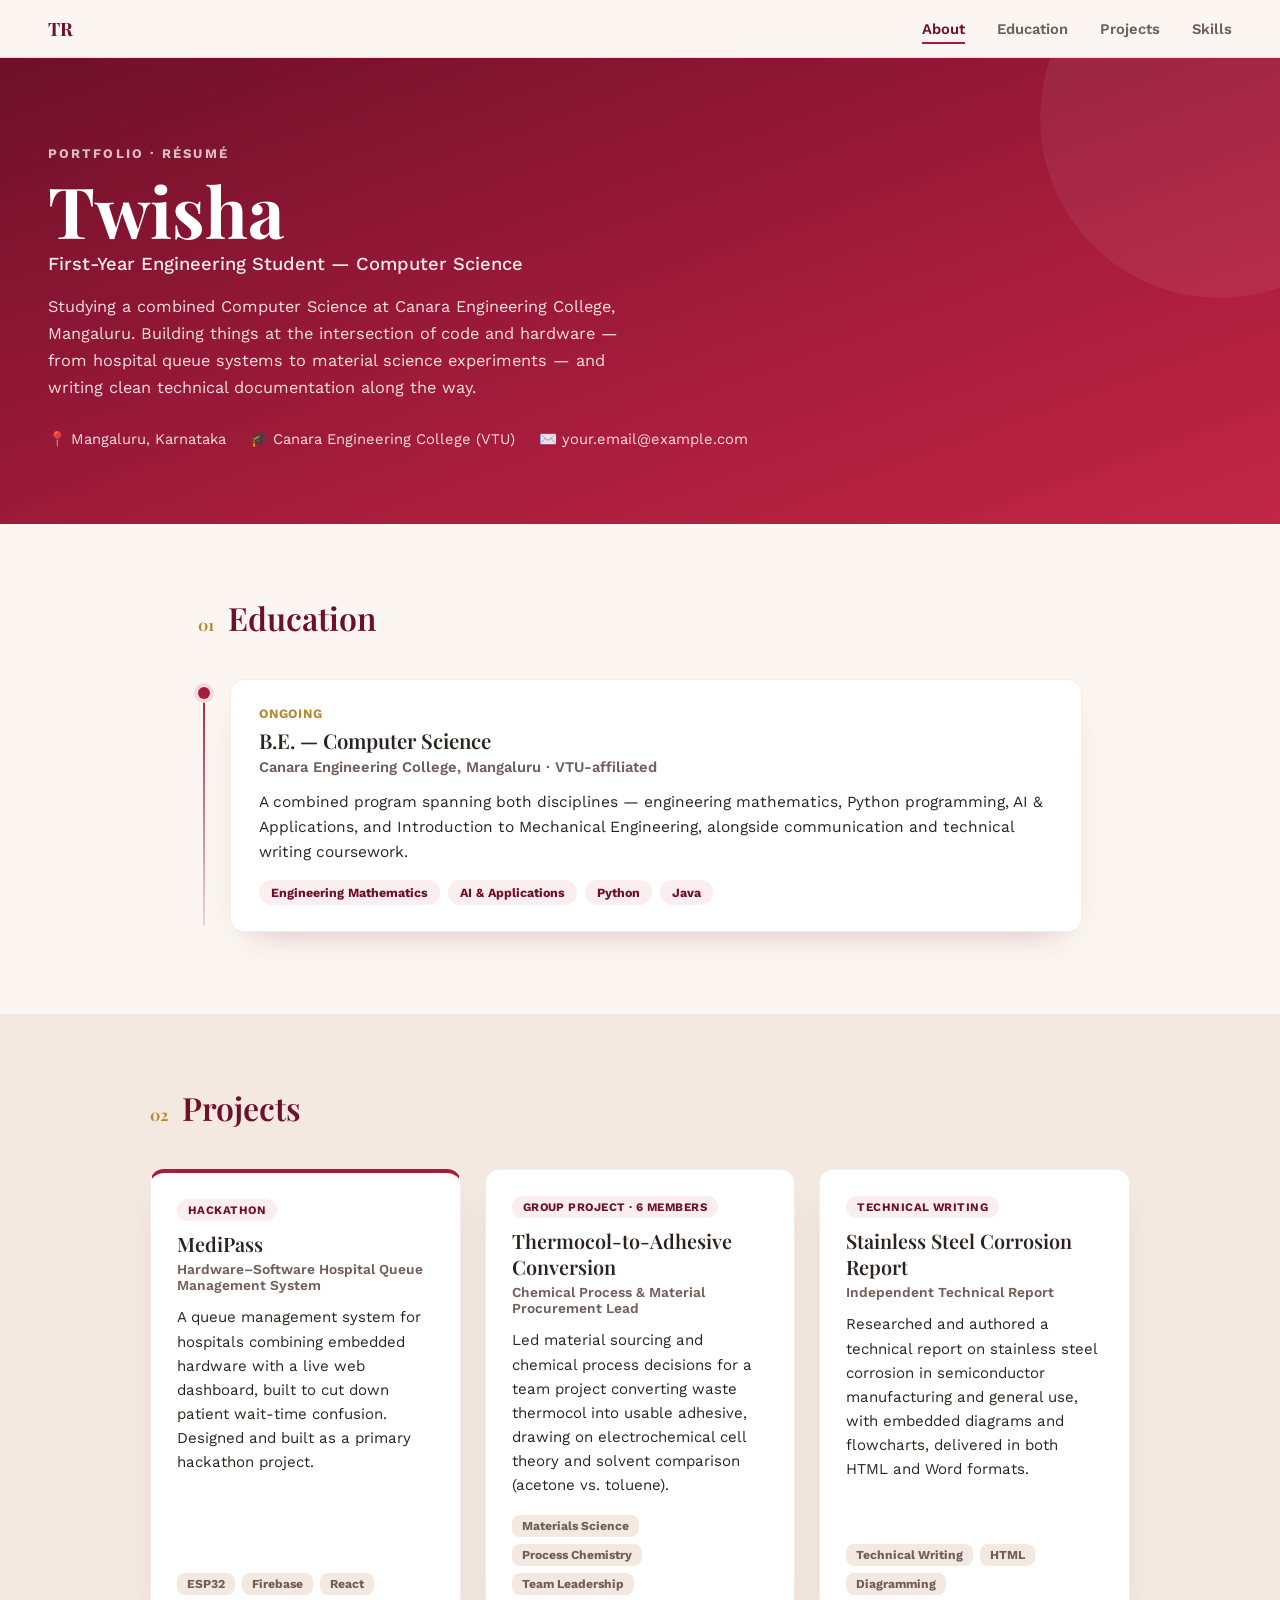
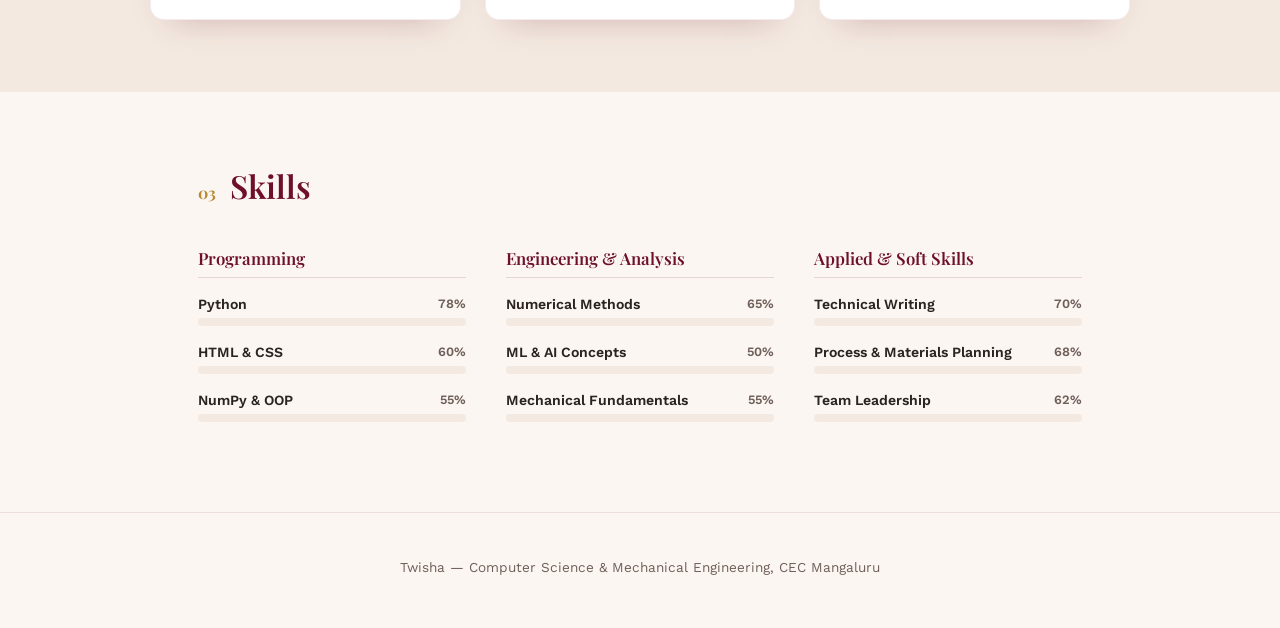
==== portfolio/index.html @ 5cb57e9f "NEW ONERRREE" ====
<!DOCTYPE html>
<html lang="en">
<head>
<meta charset="UTF-8" />
<meta name="viewport" content="width=device-width, initial-scale=1.0" />
<title>Twisha — Resume</title>
<link rel="preconnect" href="https://fonts.googleapis.com">
<link rel="preconnect" href="https://fonts.gstatic.com" crossorigin>
<link href="https://fonts.googleapis.com/css2?family=Playfair+Display:ital,wght@0,500;0,600;0,700;1,500&family=Work+Sans:wght@400;500;600;700&display=swap" rel="stylesheet">
<link rel="stylesheet" href="style.css" />
</head>
<body>

  <!-- ============ NAV ============ -->
  <nav class="topnav" id="topnav">
    <span class="topnav__mark">TR</span>
    <ul class="topnav__links">
      <li><a href="#about" class="nav-link is-active" data-nav>About</a></li>
      <li><a href="#education" class="nav-link" data-nav>Education</a></li>
      <li><a href="#projects" class="nav-link" data-nav>Projects</a></li>
      <li><a href="#skills" class="nav-link" data-nav>Skills</a></li>
    </ul>
  </nav>

  <!-- ============ HEADER ============ -->
  <header class="hero" id="about">
    <div class="hero__inner">
      <p class="hero__eyebrow">Portfolio · Résumé</p>
      <h1 class="hero__name">Twisha</h1>
      <p class="hero__title">First-Year Engineering Student — Computer Science</p>
      <p class="hero__summary">
        Studying a combined Computer Science at Canara Engineering College, Mangaluru. Building things at the intersection of
        code and hardware — from hospital queue systems to material science experiments —
        and writing clean technical documentation along the way.
      </p>
      <ul class="hero__meta">
        <li>📍 Mangaluru, Karnataka</li>
        <li>🎓 Canara Engineering College (VTU)</li>
        <li>✉️ your.email@example.com</li>
      </ul>
    </div>
  </header>

  <main>

    <!-- ============ EDUCATION ============ -->
    <section class="section" id="education">
      <div class="section__head">
        <span class="section__index">01</span>
        <h2 class="section__title">Education</h2>
      </div>

      <div class="timeline">
        <div class="timeline__line" aria-hidden="true"></div>

        <article class="timeline__item">
          <div class="timeline__dot" aria-hidden="true"></div>
          <div class="timeline__card">
            <p class="timeline__date">Ongoing</p>
            <h3 class="timeline__title">B.E. — Computer Science</h3>
            <p class="timeline__place">Canara Engineering College, Mangaluru · VTU-affiliated</p>
            <p class="timeline__desc">
              A combined program spanning both disciplines — engineering mathematics,
              Python programming, AI &amp; Applications, and Introduction to Mechanical
              Engineering, alongside communication and technical writing coursework.
            </p>
            <ul class="timeline__tags">
              <li>Engineering Mathematics</li>
              <li>AI &amp; Applications</li>
              <li>Python</li>
              <li>Java</li>
            </ul>
          </div>
        </article>
      </div>
    </section>

    <!-- ============ PROJECTS ============ -->
    <section class="section section--tinted" id="projects">
      <div class="section__head">
        <span class="section__index">02</span>
        <h2 class="section__title">Projects</h2>
      </div>

      <div class="projects">

        <article class="project-card project-card--featured">
          <div class="project-card__top">
            <span class="project-card__tag">Hackathon</span>
          </div>
          <h3 class="project-card__title">MediPass</h3>
          <p class="project-card__role">Hardware–Software Hospital Queue Management System</p>
          <p class="project-card__desc">
            A queue management system for hospitals combining embedded hardware with a
            live web dashboard, built to cut down patient wait-time confusion. Designed
            and built as a primary hackathon project.
          </p>
          <ul class="project-card__stack">
            <li>ESP32</li>
            <li>Firebase</li>
            <li>React</li>
          </ul>
        </article>

        <article class="project-card">
          <div class="project-card__top">
            <span class="project-card__tag">Group Project · 6 members</span>
          </div>
          <h3 class="project-card__title">Thermocol-to-Adhesive Conversion</h3>
          <p class="project-card__role">Chemical Process &amp; Material Procurement Lead</p>
          <p class="project-card__desc">
            Led material sourcing and chemical process decisions for a team project
            converting waste thermocol into usable adhesive, drawing on electrochemical
            cell theory and solvent comparison (acetone vs. toluene).
          </p>
          <ul class="project-card__stack">
            <li>Materials Science</li>
            <li>Process Chemistry</li>
            <li>Team Leadership</li>
          </ul>
        </article>

        <article class="project-card">
          <div class="project-card__top">
            <span class="project-card__tag">Technical Writing</span>
          </div>
          <h3 class="project-card__title">Stainless Steel Corrosion Report</h3>
          <p class="project-card__role">Independent Technical Report</p>
          <p class="project-card__desc">
            Researched and authored a technical report on stainless steel corrosion in
            semiconductor manufacturing and general use, with embedded diagrams and
            flowcharts, delivered in both HTML and Word formats.
          </p>
          <ul class="project-card__stack">
            <li>Technical Writing</li>
            <li>HTML</li>
            <li>Diagramming</li>
          </ul>
        </article>

      </div>
    </section>

    <!-- ============ SKILLS ============ -->
    <section class="section" id="skills">
      <div class="section__head">
        <span class="section__index">03</span>
        <h2 class="section__title">Skills</h2>
      </div>

      <div class="skills">

        <div class="skills__group">
          <h3 class="skills__group-title">Programming</h3>

          <div class="skillbar" data-level="78">
            <div class="skillbar__top"><span>Python</span><span class="skillbar__pct">78%</span></div>
            <div class="skillbar__track"><div class="skillbar__fill"></div></div>
          </div>

          <div class="skillbar" data-level="60">
            <div class="skillbar__top"><span>HTML &amp; CSS</span><span class="skillbar__pct">60%</span></div>
            <div class="skillbar__track"><div class="skillbar__fill"></div></div>
          </div>

          <div class="skillbar" data-level="55">
            <div class="skillbar__top"><span>NumPy &amp; OOP</span><span class="skillbar__pct">55%</span></div>
            <div class="skillbar__track"><div class="skillbar__fill"></div></div>
          </div>
        </div>

        <div class="skills__group">
          <h3 class="skills__group-title">Engineering &amp; Analysis</h3>

          <div class="skillbar" data-level="65">
            <div class="skillbar__top"><span>Numerical Methods</span><span class="skillbar__pct">65%</span></div>
            <div class="skillbar__track"><div class="skillbar__fill"></div></div>
          </div>

          <div class="skillbar" data-level="50">
            <div class="skillbar__top"><span>ML &amp; AI Concepts</span><span class="skillbar__pct">50%</span></div>
            <div class="skillbar__track"><div class="skillbar__fill"></div></div>
          </div>

          <div class="skillbar" data-level="55">
            <div class="skillbar__top"><span>Mechanical Fundamentals</span><span class="skillbar__pct">55%</span></div>
            <div class="skillbar__track"><div class="skillbar__fill"></div></div>
          </div>
        </div>

        <div class="skills__group">
          <h3 class="skills__group-title">Applied &amp; Soft Skills</h3>

          <div class="skillbar" data-level="70">
            <div class="skillbar__top"><span>Technical Writing</span><span class="skillbar__pct">70%</span></div>
            <div class="skillbar__track"><div class="skillbar__fill"></div></div>
          </div>

          <div class="skillbar" data-level="68">
            <div class="skillbar__top"><span>Process &amp; Materials Planning</span><span class="skillbar__pct">68%</span></div>
            <div class="skillbar__track"><div class="skillbar__fill"></div></div>
          </div>

          <div class="skillbar" data-level="62">
            <div class="skillbar__top"><span>Team Leadership</span><span class="skillbar__pct">62%</span></div>
            <div class="skillbar__track"><div class="skillbar__fill"></div></div>
          </div>
        </div>

      </div>
    </section>

  </main>

  <footer class="foot">
    <p>Twisha — Computer Science &amp; Mechanical Engineering, CEC Mangaluru</p>
  </footer>

<script src="script.js"></script>
</body>
</html>
---- portfolio/style.css ----
/* ============================================
   TOKENS
   ============================================ */
:root {
  --cherry: #a61c3c;
  --cherry-deep: #6e1029;
  --cherry-bright: #c22646;
  --blush: #f4dadd;
  --blush-soft: #faeeef;
  --paper: #fbf6f1;
  --paper-deep: #f3e9e0;
  --ink: #2b2321;
  --ink-soft: #6f5f5a;
  --gold: #b8892f;
  --white: #ffffff;

  --font-display: "Playfair Display", serif;
  --font-body: "Work Sans", sans-serif;

  --radius-lg: 20px;
  --radius-md: 14px;
  --radius-sm: 8px;

  --shadow-card: 0 16px 34px -22px rgba(110, 16, 41, 0.35);
}

* { box-sizing: border-box; }

html { scroll-behavior: smooth; }

body {
  margin: 0;
  font-family: var(--font-body);
  color: var(--ink);
  background: var(--paper);
  -webkit-font-smoothing: antialiased;
}

@media (prefers-reduced-motion: reduce) {
  html { scroll-behavior: auto; }
  *, *::before, *::after {
    animation-duration: 0.001ms !important;
    transition-duration: 0.001ms !important;
  }
}

a { color: inherit; }

/* ============================================
   TOP NAV
   ============================================ */
.topnav {
  position: sticky;
  top: 0;
  z-index: 50;
  display: flex;
  align-items: center;
  justify-content: space-between;
  padding: 16px 48px;
  background: rgba(251, 246, 241, 0.88);
  backdrop-filter: blur(8px);
  border-bottom: 1px solid rgba(110, 16, 41, 0.12);
}

.topnav__mark {
  font-family: var(--font-display);
  font-weight: 700;
  font-size: 1.15rem;
  color: var(--cherry-deep);
  letter-spacing: 0.02em;
}

.topnav__links {
  list-style: none;
  display: flex;
  gap: 32px;
  margin: 0;
  padding: 0;
}

.nav-link {
  text-decoration: none;
  font-size: 0.92rem;
  font-weight: 600;
  color: var(--ink-soft);
  padding-bottom: 4px;
  border-bottom: 2px solid transparent;
  transition: color 0.2s ease, border-color 0.2s ease;
}
.nav-link:hover { color: var(--cherry); }
.nav-link.is-active {
  color: var(--cherry-deep);
  border-bottom-color: var(--cherry);
}

@media (max-width: 640px) {
  .topnav { padding: 14px 20px; }
  .topnav__links { gap: 16px; }
  .nav-link { font-size: 0.8rem; }
}

/* ============================================
   HERO
   ============================================ */
.hero {
  background: linear-gradient(160deg, var(--cherry-deep) 0%, var(--cherry) 60%, var(--cherry-bright) 100%);
  color: var(--white);
  padding: 88px 48px 76px;
  position: relative;
  overflow: hidden;
}

.hero::after {
  content: "";
  position: absolute;
  right: -120px;
  top: -120px;
  width: 360px;
  height: 360px;
  border-radius: 50%;
  background: rgba(255, 255, 255, 0.06);
}

.hero__inner {
  max-width: 720px;
  position: relative;
  z-index: 1;
}

.hero__eyebrow {
  font-size: 0.82rem;
  font-weight: 700;
  letter-spacing: 0.16em;
  text-transform: uppercase;
  color: rgba(255, 255, 255, 0.72);
  margin: 0 0 14px;
}

.hero__name {
  font-family: var(--font-display);
  font-weight: 700;
  font-size: clamp(2.8rem, 7vw, 4.4rem);
  margin: 0 0 8px;
  line-height: 1;
}

.hero__title {
  font-size: 1.15rem;
  font-weight: 500;
  color: rgba(255, 255, 255, 0.9);
  margin: 0 0 20px;
}

.hero__summary {
  font-size: 1.02rem;
  line-height: 1.65;
  color: rgba(255, 255, 255, 0.86);
  max-width: 58ch;
  margin: 0 0 28px;
}

.hero__meta {
  list-style: none;
  display: flex;
  flex-wrap: wrap;
  gap: 10px 24px;
  padding: 0;
  margin: 0;
  font-size: 0.92rem;
  color: rgba(255, 255, 255, 0.85);
}

@media (max-width: 640px) {
  .hero { padding: 56px 22px 48px; }
}

/* ============================================
   SECTION SHELL
   ============================================ */
.section {
  padding: 72px 48px;
  max-width: 980px;
  margin: 0 auto;
}

.section--tinted {
  max-width: 100%;
  background: var(--paper-deep);
}
.section--tinted > * {
  max-width: 980px;
  margin-left: auto;
  margin-right: auto;
}

@media (max-width: 640px) {
  .section { padding: 52px 22px; }
}

.section__head {
  display: flex;
  align-items: baseline;
  gap: 14px;
  margin-bottom: 40px;
}

.section__index {
  font-family: var(--font-display);
  font-size: 1rem;
  font-weight: 700;
  color: var(--gold);
}

.section__title {
  font-family: var(--font-display);
  font-size: 2rem;
  font-weight: 600;
  margin: 0;
  color: var(--cherry-deep);
}

/* ============================================
   TIMELINE (Education)
   ============================================ */
.timeline {
  position: relative;
  padding-left: 32px;
}

.timeline__line {
  position: absolute;
  left: 5px;
  top: 6px;
  bottom: 6px;
  width: 2px;
  background: linear-gradient(180deg, var(--cherry) 0%, rgba(166, 28, 60, 0.15) 100%);
}

.timeline__item {
  position: relative;
  margin-bottom: 10px;
}

.timeline__dot {
  position: absolute;
  left: -32px;
  top: 8px;
  width: 12px;
  height: 12px;
  border-radius: 50%;
  background: var(--cherry);
  box-shadow: 0 0 0 4px var(--blush);
}

.timeline__card {
  background: var(--white);
  border-radius: var(--radius-md);
  padding: 26px 28px;
  box-shadow: var(--shadow-card);
  border: 1px solid rgba(110, 16, 41, 0.08);
}

.timeline__date {
  font-size: 0.8rem;
  font-weight: 700;
  letter-spacing: 0.06em;
  text-transform: uppercase;
  color: var(--gold);
  margin: 0 0 6px;
}

.timeline__title {
  font-family: var(--font-display);
  font-size: 1.28rem;
  font-weight: 600;
  margin: 0 0 4px;
  color: var(--ink);
}

.timeline__place {
  font-size: 0.92rem;
  color: var(--ink-soft);
  margin: 0 0 14px;
  font-weight: 600;
}

.timeline__desc {
  font-size: 0.97rem;
  line-height: 1.6;
  color: var(--ink);
  margin: 0 0 16px;
}

.timeline__tags {
  list-style: none;
  display: flex;
  flex-wrap: wrap;
  gap: 8px;
  padding: 0;
  margin: 0;
}

.timeline__tags li {
  background: var(--blush-soft);
  color: var(--cherry-deep);
  font-size: 0.78rem;
  font-weight: 700;
  padding: 5px 12px;
  border-radius: 999px;
}

/* ============================================
   PROJECTS
   ============================================ */
.projects {
  display: grid;
  grid-template-columns: repeat(auto-fit, minmax(260px, 1fr));
  gap: 24px;
}

.project-card {
  background: var(--white);
  border-radius: var(--radius-md);
  padding: 26px 26px 24px;
  box-shadow: var(--shadow-card);
  border: 1px solid rgba(110, 16, 41, 0.08);
  display: flex;
  flex-direction: column;
  transition: transform 0.2s ease, box-shadow 0.2s ease;
}
.project-card:hover {
  transform: translateY(-4px);
  box-shadow: 0 22px 40px -20px rgba(110, 16, 41, 0.45);
}

.project-card--featured {
  border-top: 4px solid var(--cherry);
}

.project-card__top { margin-bottom: 10px; }

.project-card__tag {
  display: inline-block;
  font-size: 0.72rem;
  font-weight: 700;
  letter-spacing: 0.04em;
  text-transform: uppercase;
  color: var(--cherry-deep);
  background: var(--blush-soft);
  padding: 4px 11px;
  border-radius: 999px;
}

.project-card__title {
  font-family: var(--font-display);
  font-size: 1.24rem;
  font-weight: 600;
  margin: 0 0 4px;
  color: var(--ink);
}

.project-card__role {
  font-size: 0.86rem;
  font-weight: 600;
  color: var(--ink-soft);
  margin: 0 0 12px;
}

.project-card__desc {
  font-size: 0.94rem;
  line-height: 1.6;
  color: var(--ink);
  margin: 0 0 18px;
  flex-grow: 1;
}

.project-card__stack {
  list-style: none;
  display: flex;
  flex-wrap: wrap;
  gap: 7px;
  padding: 0;
  margin: 0;
}

.project-card__stack li {
  font-size: 0.76rem;
  font-weight: 700;
  color: var(--ink-soft);
  background: var(--paper-deep);
  padding: 4px 10px;
  border-radius: var(--radius-sm);
}

/* ============================================
   SKILLS
   ============================================ */
.skills {
  display: grid;
  grid-template-columns: repeat(auto-fit, minmax(260px, 1fr));
  gap: 40px;
}

.skills__group-title {
  font-family: var(--font-display);
  font-size: 1.05rem;
  font-weight: 600;
  color: var(--cherry-deep);
  margin: 0 0 18px;
  padding-bottom: 8px;
  border-bottom: 1px solid rgba(110, 16, 41, 0.15);
}

.skillbar {
  margin-bottom: 18px;
}

.skillbar__top {
  display: flex;
  justify-content: space-between;
  font-size: 0.88rem;
  font-weight: 600;
  margin-bottom: 6px;
  color: var(--ink);
}

.skillbar__pct {
  color: var(--ink-soft);
  font-weight: 600;
  font-size: 0.8rem;
}

.skillbar__track {
  width: 100%;
  height: 8px;
  background: var(--paper-deep);
  border-radius: 999px;
  overflow: hidden;
}

.skillbar__fill {
  height: 100%;
  width: 0%;
  border-radius: 999px;
  background: linear-gradient(90deg, var(--cherry-deep), var(--cherry-bright));
  transition: width 1s cubic-bezier(0.22, 1, 0.36, 1);
}

/* ============================================
   FOOTER
   ============================================ */
.foot {
  text-align: center;
  padding: 32px 20px 40px;
  color: var(--ink-soft);
  font-size: 0.85rem;
  border-top: 1px solid rgba(110, 16, 41, 0.1);
}

/* focus visibility */
a:focus-visible, button:focus-visible {
  outline: 3px solid var(--gold);
  outline-offset: 2px;
}
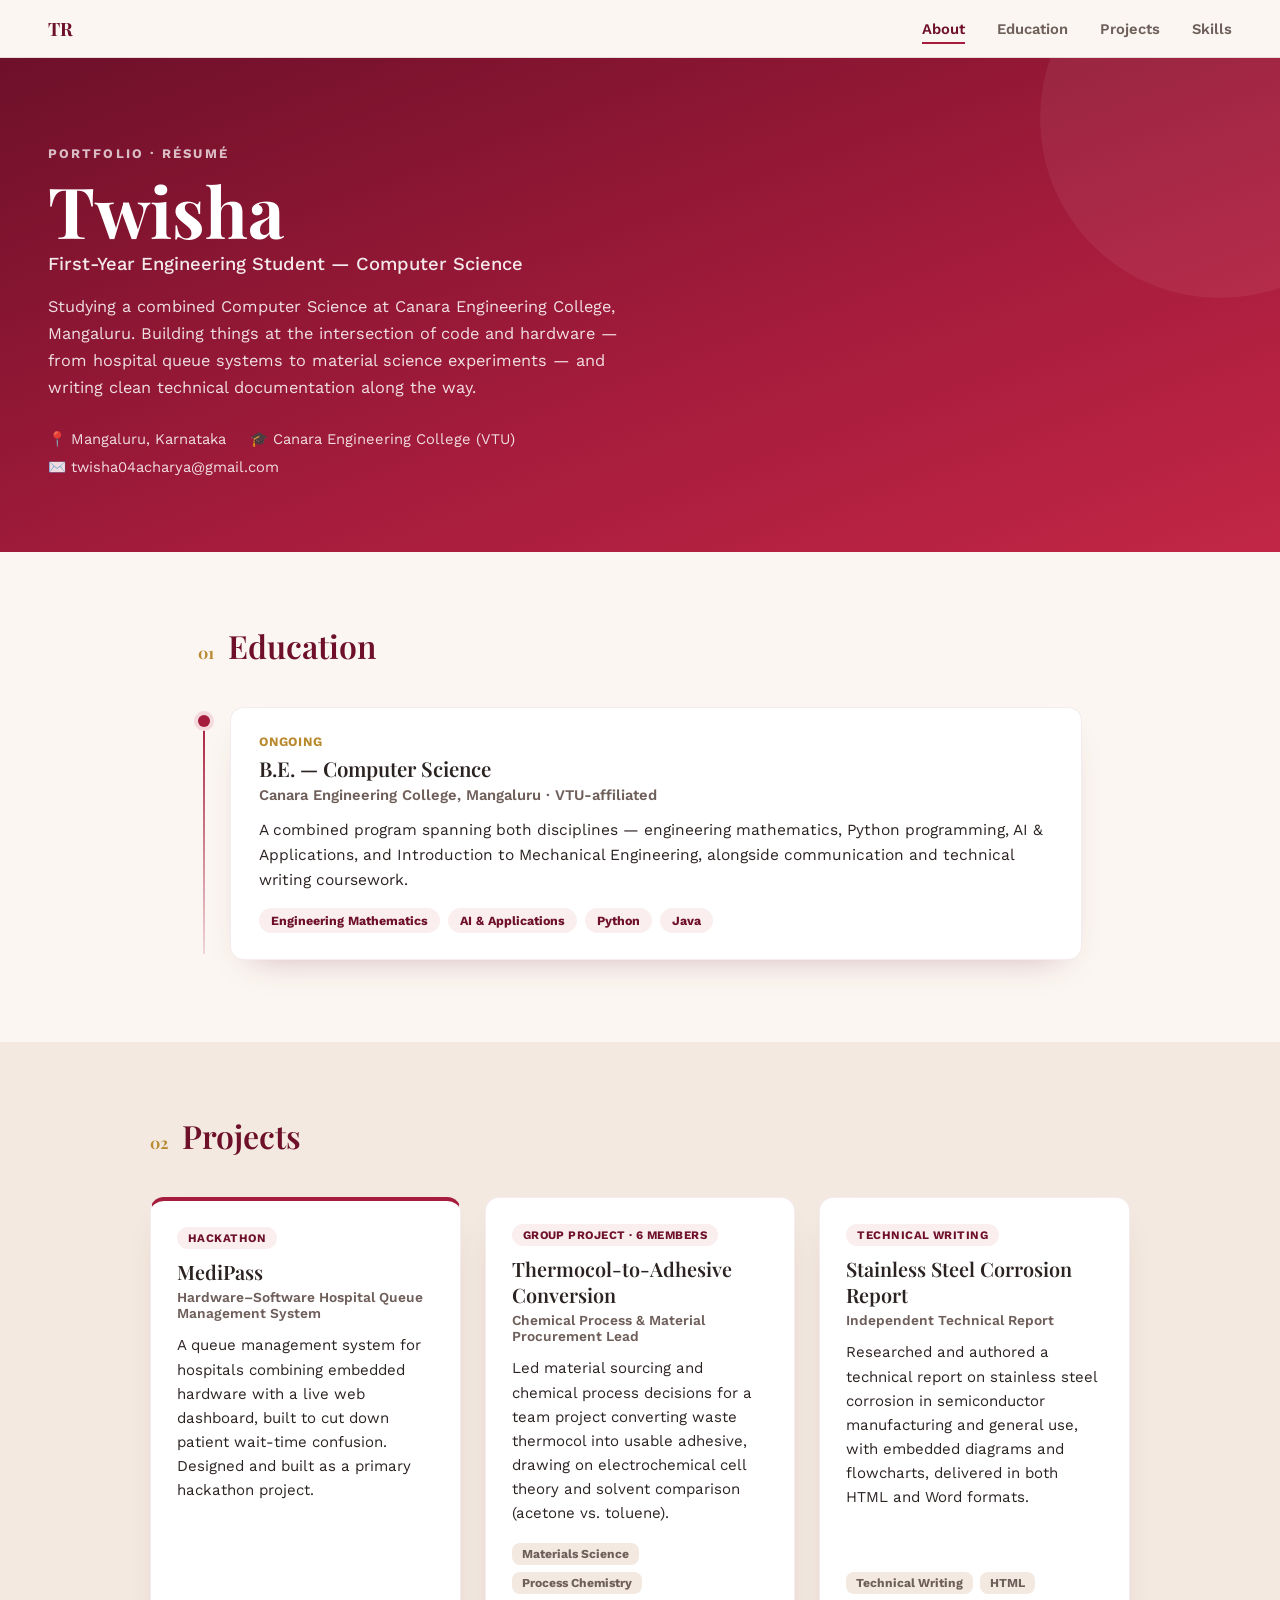
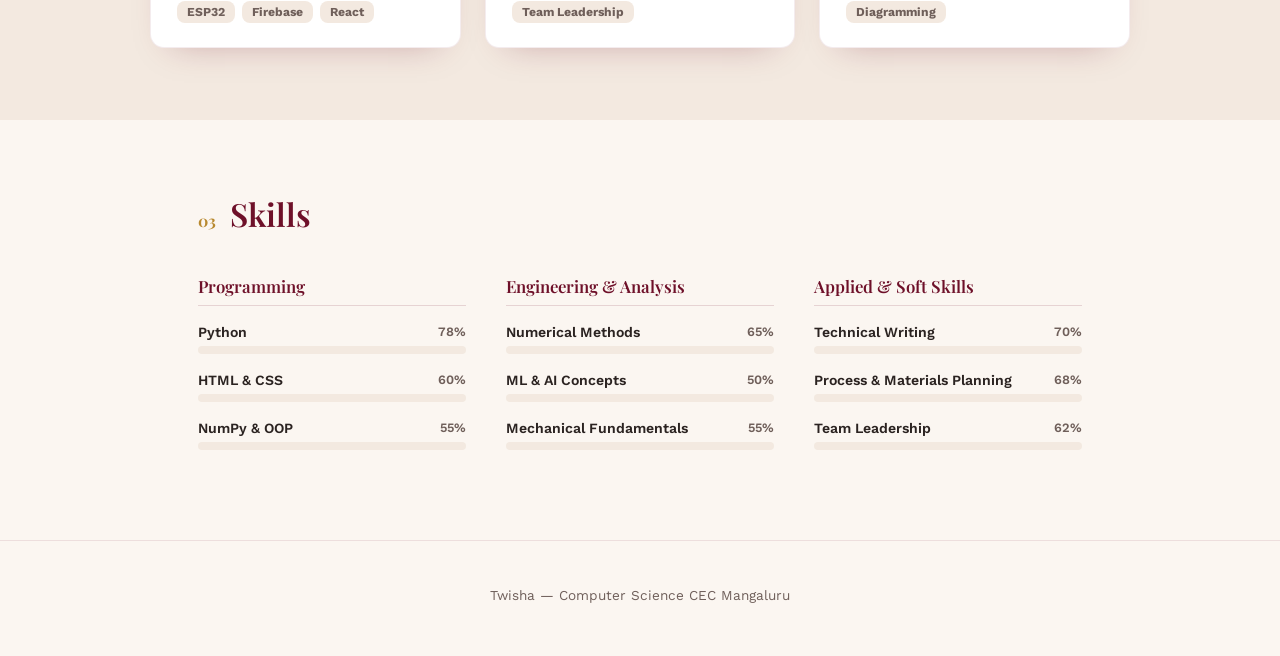
==== commit 11b894c9: "NEW ONERRREE" ====
--- a/portfolio/index.html
+++ b/portfolio/index.html
@@ -36,7 +36,7 @@
       <ul class="hero__meta">
         <li>📍 Mangaluru, Karnataka</li>
         <li>🎓 Canara Engineering College (VTU)</li>
-        <li>✉️ your.email@example.com</li>
+        <li>✉️ twisha04acharya@gmail.com</li>
       </ul>
     </div>
   </header>
@@ -213,7 +213,7 @@
   </main>
 
   <footer class="foot">
-    <p>Twisha — Computer Science &amp; Mechanical Engineering, CEC Mangaluru</p>
+    <p>Twisha — Computer Science CEC Mangaluru</p>
   </footer>
 
 <script src="script.js"></script>
